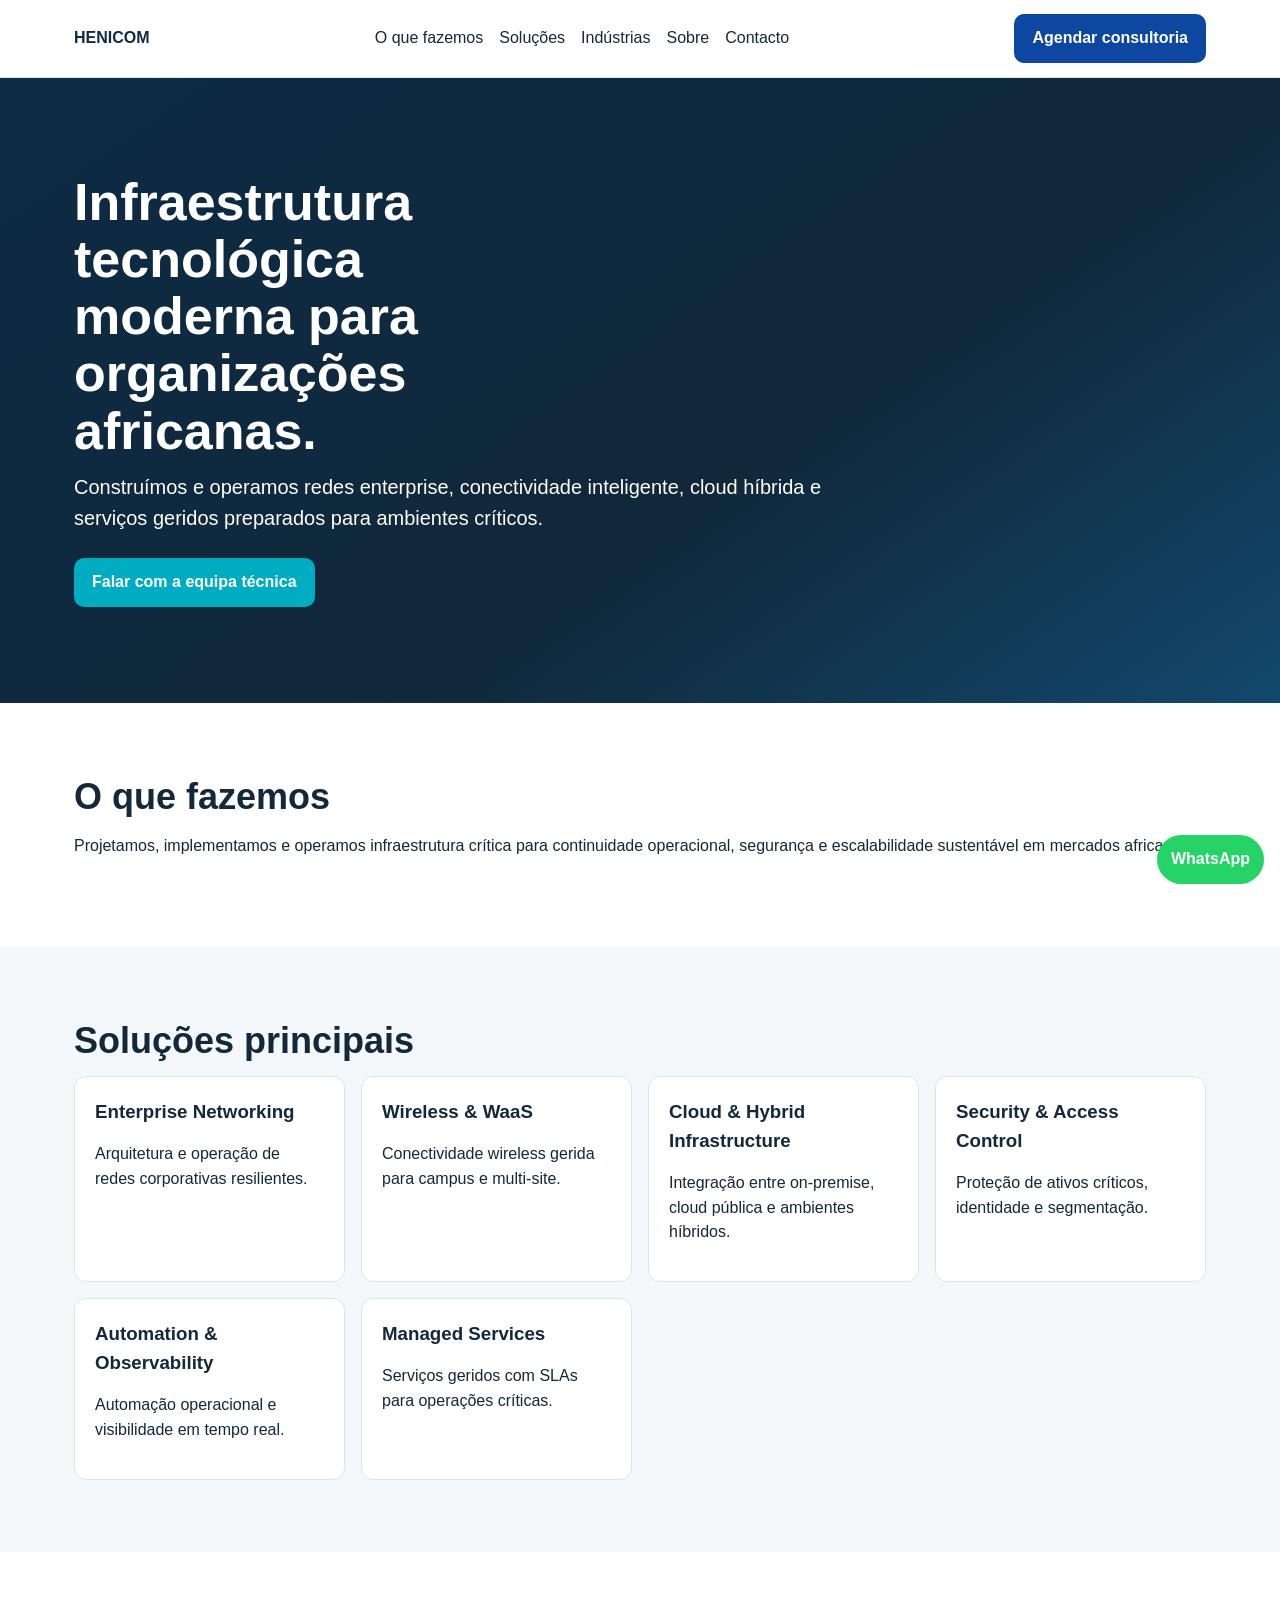
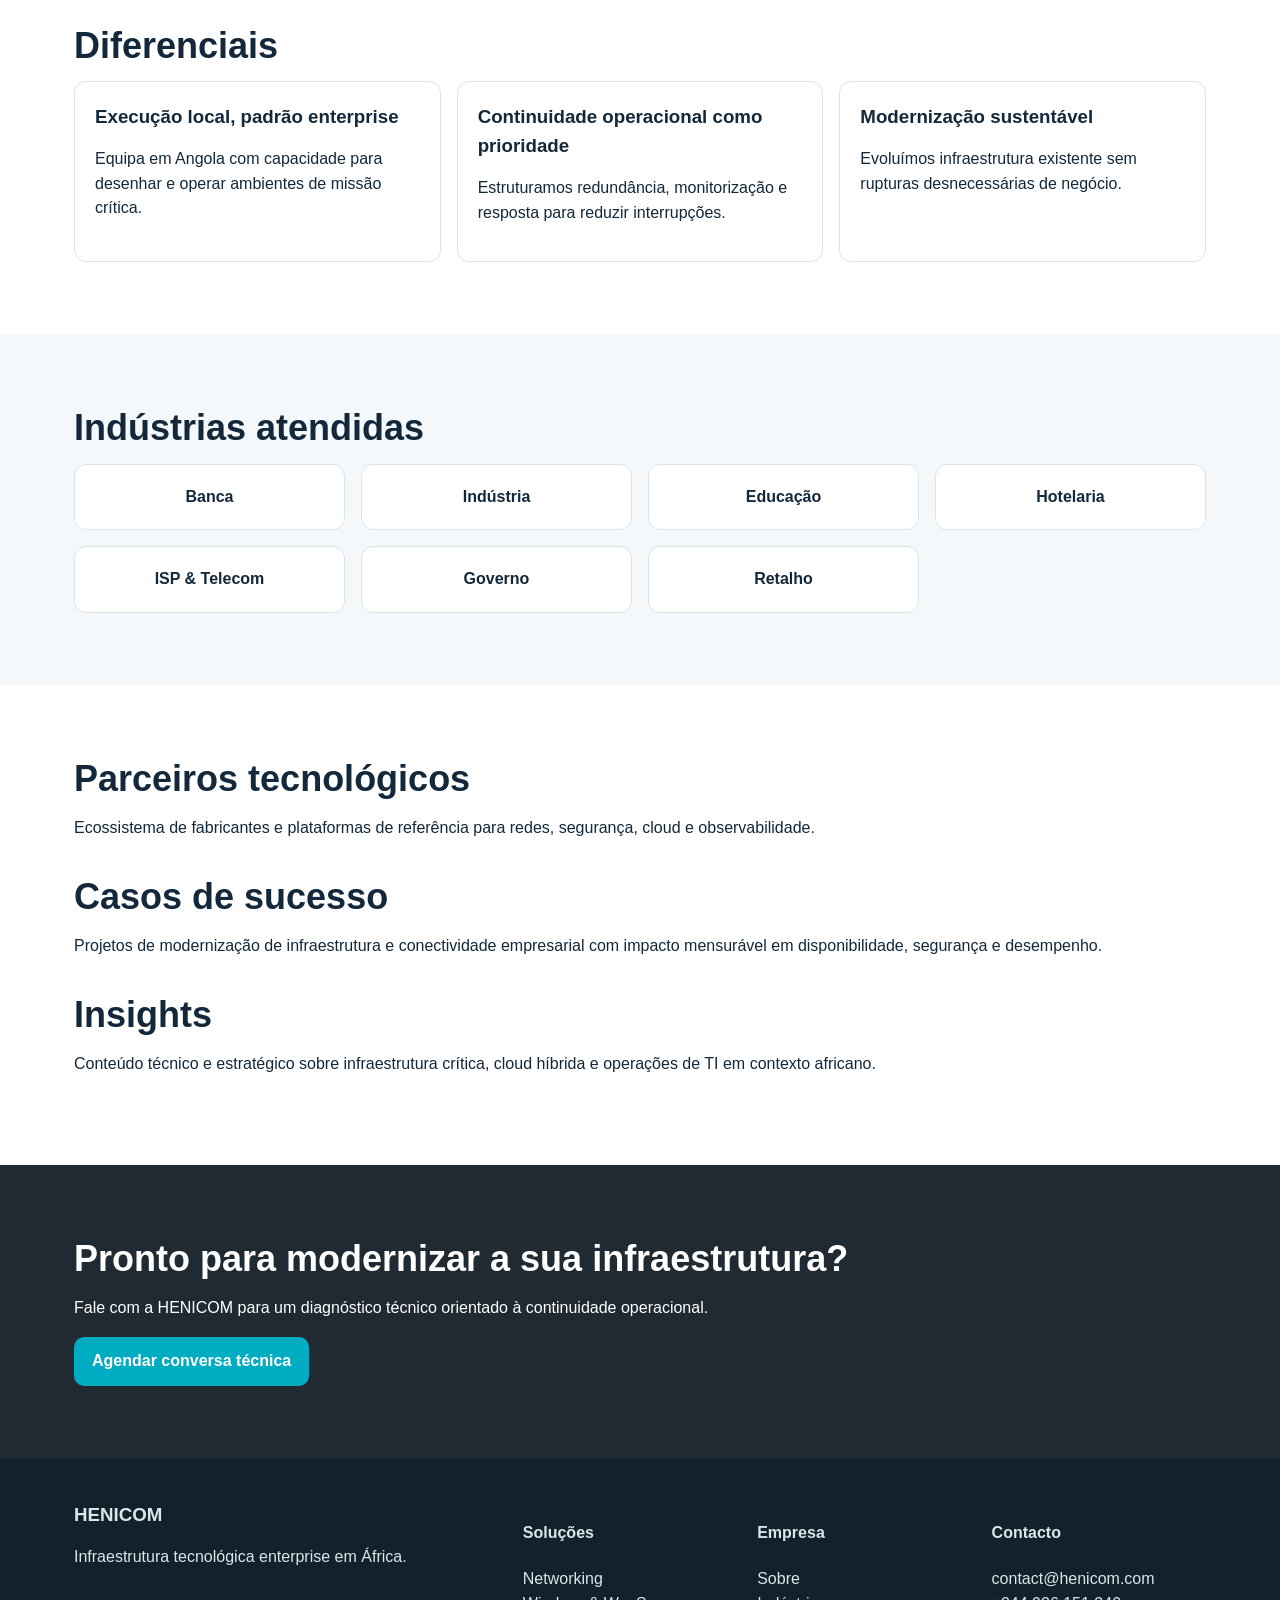
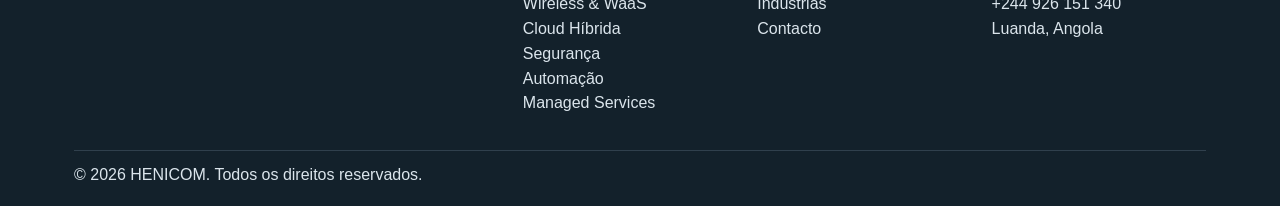
==== index.html @ cdebec59 "Rebuild HENICOM into enterprise multi-page institutional site" ====
<!doctype html><html lang="pt"><head><meta charset="UTF-8"/><meta name="viewport" content="width=device-width, initial-scale=1"/>
<title>HENICOM — Infraestrutura tecnológica enterprise em África</title>
<meta name="description" content="Infraestrutura crítica, networking enterprise, cloud híbrida, segurança e serviços geridos para organizações africanas."/>
<link rel="stylesheet" href="webassets/styles.css"/></head><body>
<nav class="nav"><div class="container"><a class="logo" href="/index.html">HENICOM</a><div class="menu"><a href="#o-que-fazemos">O que fazemos</a><a href="#solucoes">Soluções</a><a href="/industries.html">Indústrias</a><a href="/about.html">Sobre</a><a href="/contact.html">Contacto</a></div><a class="btn btn-primary" href="/contact.html">Agendar consultoria</a></div></nav>
<header class="hero"><div class="container"><h1>Infraestrutura tecnológica moderna para organizações africanas.</h1><p class="lead">Construímos e operamos redes enterprise, conectividade inteligente, cloud híbrida e serviços geridos preparados para ambientes críticos.</p><a class="btn btn-cyan" href="/contact.html">Falar com a equipa técnica</a></div></header>
<section id="o-que-fazemos" class="section"><div class="container"><h2>O que fazemos</h2><p>Projetamos, implementamos e operamos infraestrutura crítica para continuidade operacional, segurança e escalabilidade sustentável em mercados africanos.</p></div></section>
<section id="solucoes" class="section muted"><div class="container"><h2>Soluções principais</h2><div class="grid g3"><a class="card" href="/solutions/enterprise-networking.html"><h3>Enterprise Networking</h3><p>Arquitetura e operação de redes corporativas resilientes.</p></a><a class="card" href="/solutions/wireless-waas.html"><h3>Wireless & WaaS</h3><p>Conectividade wireless gerida para campus e multi-site.</p></a><a class="card" href="/solutions/cloud-hybrid.html"><h3>Cloud & Hybrid Infrastructure</h3><p>Integração entre on-premise, cloud pública e ambientes híbridos.</p></a><a class="card" href="/solutions/security-access-control.html"><h3>Security & Access Control</h3><p>Proteção de ativos críticos, identidade e segmentação.</p></a><a class="card" href="/solutions/automation-observability.html"><h3>Automation & Observability</h3><p>Automação operacional e visibilidade em tempo real.</p></a><a class="card" href="/solutions/managed-services.html"><h3>Managed Services</h3><p>Serviços geridos com SLAs para operações críticas.</p></a></div></div></section>
<section class="section"><div class="container"><h2>Diferenciais</h2><div class="grid g3"><div class="card"><h3>Execução local, padrão enterprise</h3><p>Equipa em Angola com capacidade para desenhar e operar ambientes de missão crítica.</p></div><div class="card"><h3>Continuidade operacional como prioridade</h3><p>Estruturamos redundância, monitorização e resposta para reduzir interrupções.</p></div><div class="card"><h3>Modernização sustentável</h3><p>Evoluímos infraestrutura existente sem rupturas desnecessárias de negócio.</p></div></div></div></section>
<section class="section muted"><div class="container"><h2>Indústrias atendidas</h2><div class="grid g3 kpis"><div class="card">Banca</div><div class="card">Indústria</div><div class="card">Educação</div><div class="card">Hotelaria</div><div class="card">ISP & Telecom</div><div class="card">Governo</div><div class="card">Retalho</div></div></div></section>
<section class="section"><div class="container"><h2>Parceiros tecnológicos</h2><p>Ecossistema de fabricantes e plataformas de referência para redes, segurança, cloud e observabilidade.</p><h2 style="margin-top:34px">Casos de sucesso</h2><p>Projetos de modernização de infraestrutura e conectividade empresarial com impacto mensurável em disponibilidade, segurança e desempenho.</p><h2 style="margin-top:34px">Insights</h2><p>Conteúdo técnico e estratégico sobre infraestrutura crítica, cloud híbrida e operações de TI em contexto africano.</p></div></section>
<section class="section dark"><div class="container"><h2>Pronto para modernizar a sua infraestrutura?</h2><p>Fale com a HENICOM para um diagnóstico técnico orientado à continuidade operacional.</p><a class="btn btn-cyan" href="/contact.html">Agendar conversa técnica</a></div></section>
<footer class="footer"><div class="container"><div class="foot"><div><h3>HENICOM</h3><p>Infraestrutura tecnológica enterprise em África.</p></div><div><h4>Soluções</h4><p>Networking<br/>Wireless & WaaS<br/>Cloud Híbrida<br/>Segurança<br/>Automação<br/>Managed Services</p></div><div><h4>Empresa</h4><p><a href="/about.html">Sobre</a><br/><a href="/industries.html">Indústrias</a><br/><a href="/contact.html">Contacto</a></p></div><div><h4>Contacto</h4><p>contact@henicom.com<br/>+244 926 151 340<br/>Luanda, Angola</p></div></div><div class="copy">© <span data-year></span> HENICOM. Todos os direitos reservados.</div></div></footer>
<a class="wpp" href="https://wa.me/244926151340?text=Ol%C3%A1!%20%F0%9F%91%8B%20Bem-vindo%20%C3%A0%20HENICOM.%20Como%20podemos%20ajudar?">WhatsApp</a><script src="webassets/app.js"></script></body></html>
---- webassets/styles.css ----
:root{--pet:#0D2B45;--graph:#1F2A33;--deep:#0D47A1;--cyan:#00ACC1;--bg:#F5F8FA;--text:#13283a;--white:#fff}
*{box-sizing:border-box}body{margin:0;font-family:Inter,Segoe UI,Arial,sans-serif;color:var(--text);line-height:1.55;background:var(--white)}a{text-decoration:none;color:inherit}
.container{max-width:1180px;margin:0 auto;padding:0 24px}.section{padding:72px 0}.muted{background:var(--bg)}
.nav{position:sticky;top:0;background:#fff;border-bottom:1px solid #dde5ec;z-index:20}.nav .container{display:flex;justify-content:space-between;align-items:center;padding:14px 24px;gap:12px}.logo{font-weight:800;color:var(--pet)}.menu{display:flex;gap:16px;flex-wrap:wrap}
.btn{display:inline-block;padding:12px 18px;border-radius:10px;font-weight:700}.btn-primary{background:var(--deep);color:#fff}.btn-outline{border:1px solid #fff;color:#fff}.btn-cyan{background:var(--cyan);color:#fff}
.hero{background:linear-gradient(145deg,var(--pet),#10283a 60%,#12486d);color:#fff;padding:96px 0}h1{font-size:52px;line-height:1.1;margin:0 0 12px;max-width:18ch}.lead{font-size:20px;max-width:70ch;margin:0 0 24px}
h2{font-size:36px;line-height:1.2;margin:0 0 14px}h3{margin:0 0 8px}.grid{display:grid;gap:16px}.g3{grid-template-columns:repeat(auto-fit,minmax(240px,1fr))}.g2{grid-template-columns:repeat(auto-fit,minmax(320px,1fr))}
.card{background:#fff;border:1px solid #dbe4ea;border-radius:12px;padding:20px}.dark{background:var(--graph);color:#fff}.dark h2,.dark p{color:#fff}
.kpis .card{text-align:center;font-weight:700}.footer{background:#13212b;color:#dbe5ec;padding:42px 0 18px}.foot{display:grid;grid-template-columns:2fr 1fr 1fr 1fr;gap:20px}.copy{margin-top:18px;padding-top:12px;border-top:1px solid #30404d}
.page-hero{background:var(--pet);color:#fff;padding:72px 0}.wpp{position:fixed;right:16px;bottom:16px;background:#25D366;color:#fff;padding:12px 14px;border-radius:999px;font-weight:700;z-index:30}
@media(max-width:900px){.menu{display:none}h1{font-size:38px}.foot{grid-template-columns:1fr}}
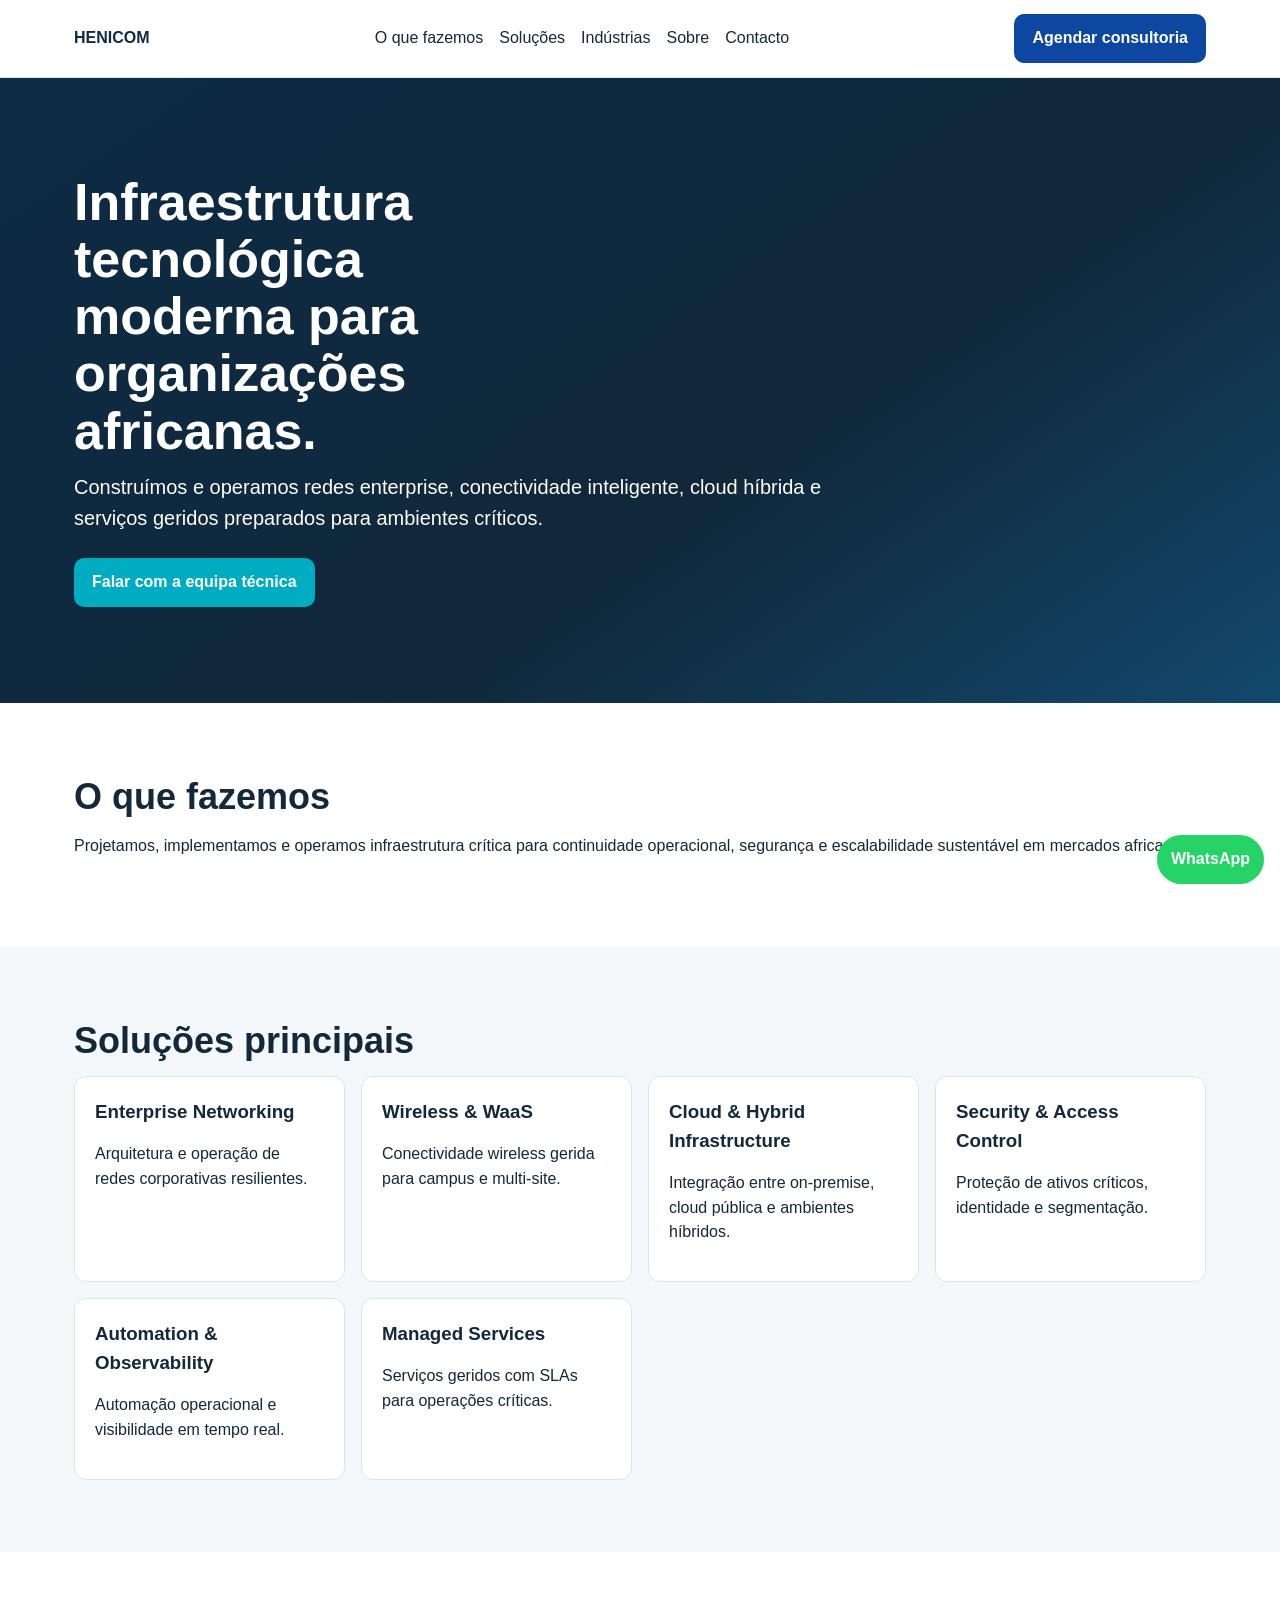
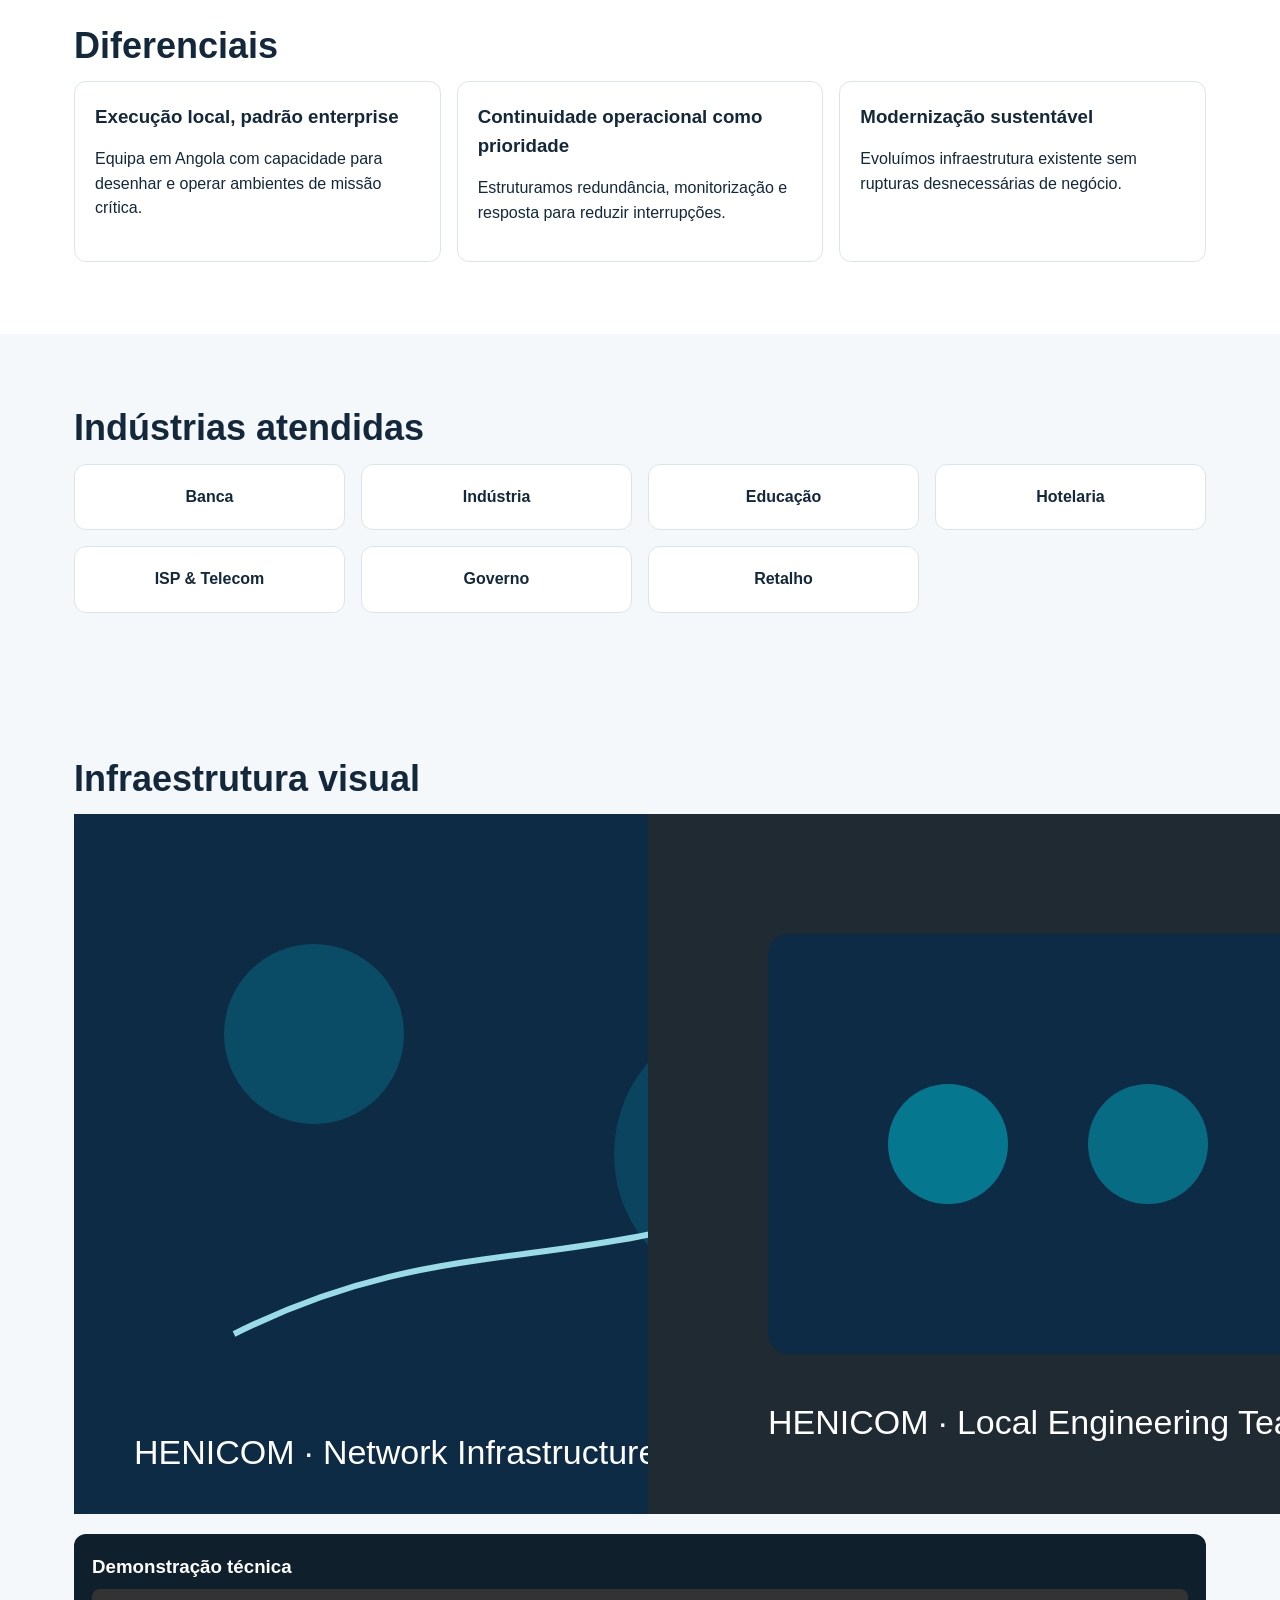
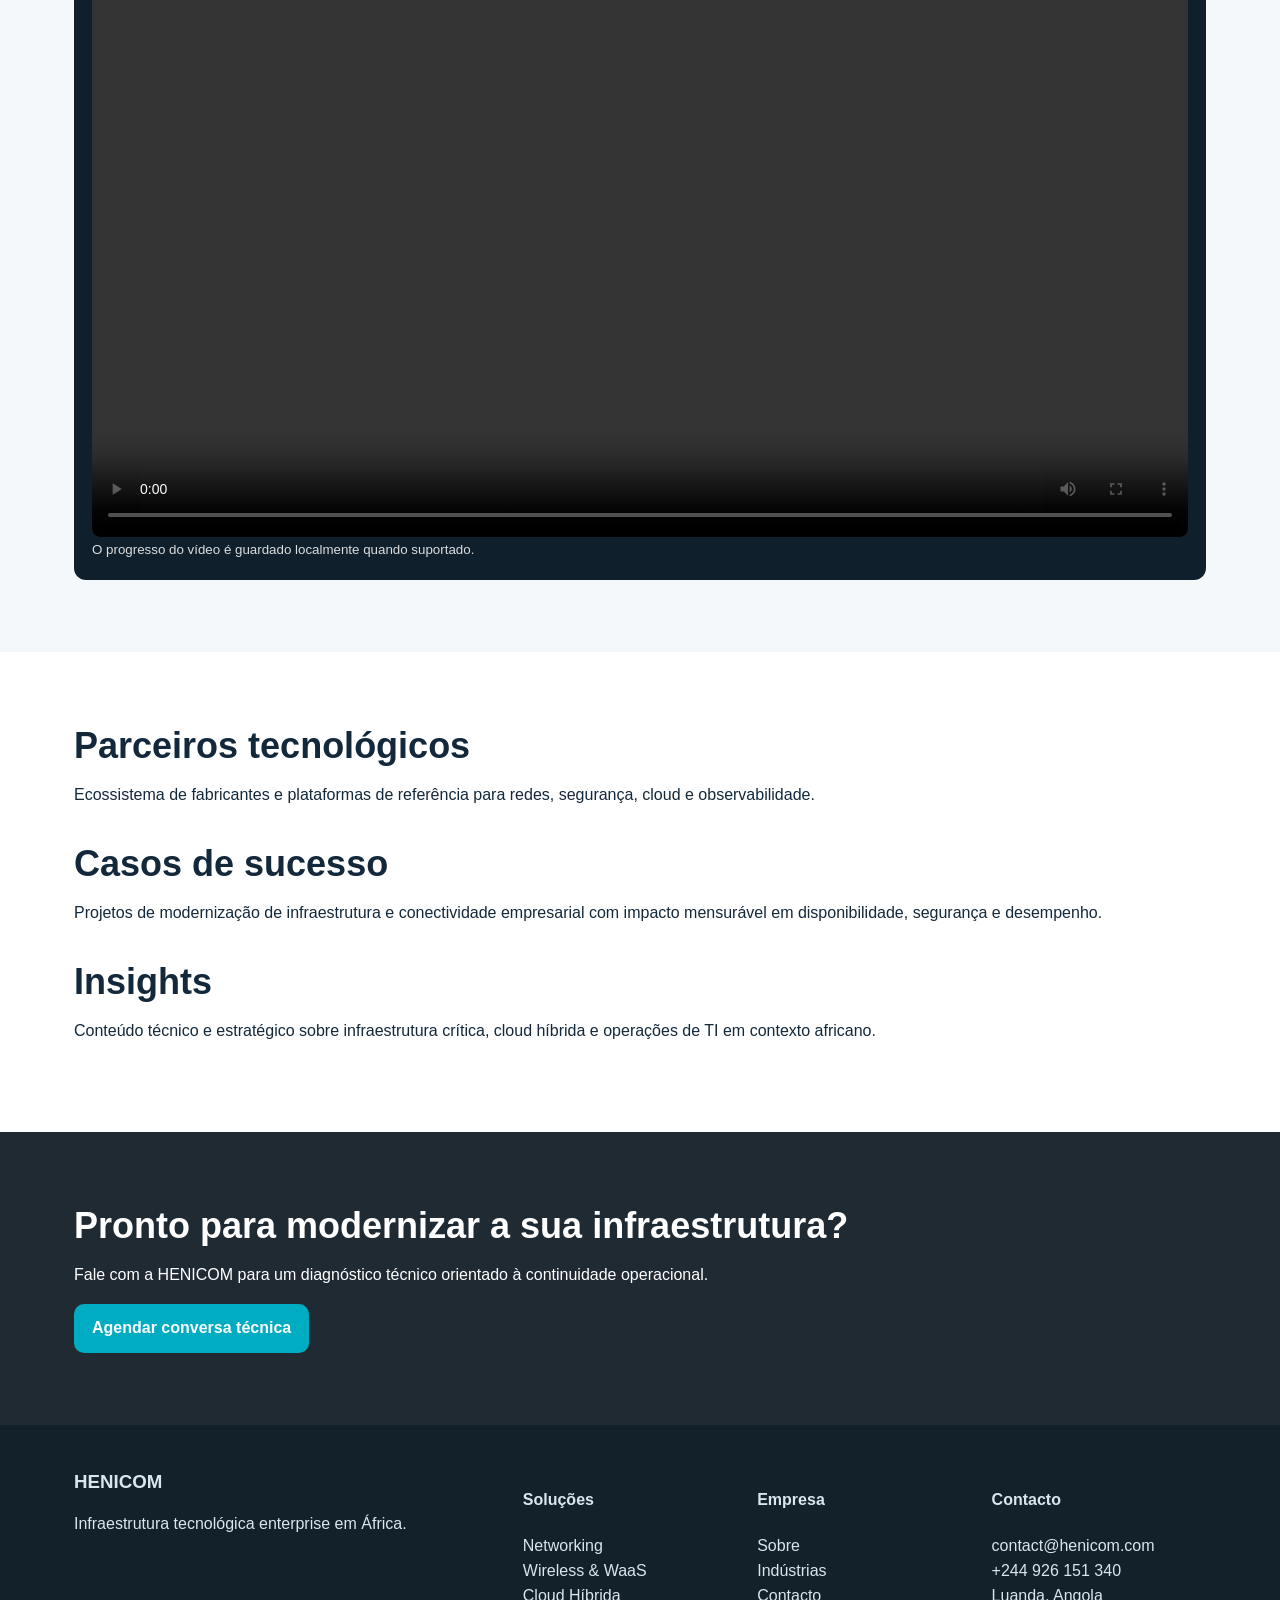
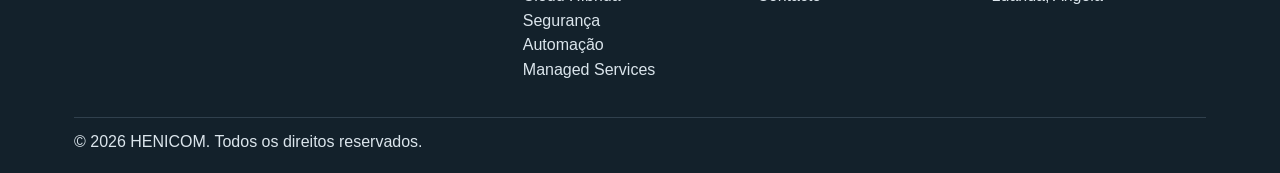
==== commit 5e8537dd: "Document and harden static site with video persistence docs" ====
--- a/index.html
+++ b/index.html
@@ -1,14 +1,14 @@
 <!doctype html><html lang="pt"><head><meta charset="UTF-8"/><meta name="viewport" content="width=device-width, initial-scale=1"/>
 <title>HENICOM — Infraestrutura tecnológica enterprise em África</title>
 <meta name="description" content="Infraestrutura crítica, networking enterprise, cloud híbrida, segurança e serviços geridos para organizações africanas."/>
-<link rel="stylesheet" href="webassets/styles.css"/></head><body>
+<link rel="stylesheet" href="webassets/styles.css"/><link rel="stylesheet" href="webassets/videocontrols.css"/></head><body>
 <nav class="nav"><div class="container"><a class="logo" href="/index.html">HENICOM</a><div class="menu"><a href="#o-que-fazemos">O que fazemos</a><a href="#solucoes">Soluções</a><a href="/industries.html">Indústrias</a><a href="/about.html">Sobre</a><a href="/contact.html">Contacto</a></div><a class="btn btn-primary" href="/contact.html">Agendar consultoria</a></div></nav>
 <header class="hero"><div class="container"><h1>Infraestrutura tecnológica moderna para organizações africanas.</h1><p class="lead">Construímos e operamos redes enterprise, conectividade inteligente, cloud híbrida e serviços geridos preparados para ambientes críticos.</p><a class="btn btn-cyan" href="/contact.html">Falar com a equipa técnica</a></div></header>
 <section id="o-que-fazemos" class="section"><div class="container"><h2>O que fazemos</h2><p>Projetamos, implementamos e operamos infraestrutura crítica para continuidade operacional, segurança e escalabilidade sustentável em mercados africanos.</p></div></section>
 <section id="solucoes" class="section muted"><div class="container"><h2>Soluções principais</h2><div class="grid g3"><a class="card" href="/solutions/enterprise-networking.html"><h3>Enterprise Networking</h3><p>Arquitetura e operação de redes corporativas resilientes.</p></a><a class="card" href="/solutions/wireless-waas.html"><h3>Wireless & WaaS</h3><p>Conectividade wireless gerida para campus e multi-site.</p></a><a class="card" href="/solutions/cloud-hybrid.html"><h3>Cloud & Hybrid Infrastructure</h3><p>Integração entre on-premise, cloud pública e ambientes híbridos.</p></a><a class="card" href="/solutions/security-access-control.html"><h3>Security & Access Control</h3><p>Proteção de ativos críticos, identidade e segmentação.</p></a><a class="card" href="/solutions/automation-observability.html"><h3>Automation & Observability</h3><p>Automação operacional e visibilidade em tempo real.</p></a><a class="card" href="/solutions/managed-services.html"><h3>Managed Services</h3><p>Serviços geridos com SLAs para operações críticas.</p></a></div></div></section>
 <section class="section"><div class="container"><h2>Diferenciais</h2><div class="grid g3"><div class="card"><h3>Execução local, padrão enterprise</h3><p>Equipa em Angola com capacidade para desenhar e operar ambientes de missão crítica.</p></div><div class="card"><h3>Continuidade operacional como prioridade</h3><p>Estruturamos redundância, monitorização e resposta para reduzir interrupções.</p></div><div class="card"><h3>Modernização sustentável</h3><p>Evoluímos infraestrutura existente sem rupturas desnecessárias de negócio.</p></div></div></div></section>
 <section class="section muted"><div class="container"><h2>Indústrias atendidas</h2><div class="grid g3 kpis"><div class="card">Banca</div><div class="card">Indústria</div><div class="card">Educação</div><div class="card">Hotelaria</div><div class="card">ISP & Telecom</div><div class="card">Governo</div><div class="card">Retalho</div></div></div></section>
-<section class="section"><div class="container"><h2>Parceiros tecnológicos</h2><p>Ecossistema de fabricantes e plataformas de referência para redes, segurança, cloud e observabilidade.</p><h2 style="margin-top:34px">Casos de sucesso</h2><p>Projetos de modernização de infraestrutura e conectividade empresarial com impacto mensurável em disponibilidade, segurança e desempenho.</p><h2 style="margin-top:34px">Insights</h2><p>Conteúdo técnico e estratégico sobre infraestrutura crítica, cloud híbrida e operações de TI em contexto africano.</p></div></section>
+<section class="section muted"><div class="container"><h2>Infraestrutura visual</h2><div class="grid g2"><img src="webassets/angola-network.svg" alt="Mapa de conectividade enterprise em Angola" loading="lazy"/><img src="webassets/angola-team.svg" alt="Equipa técnica local da HENICOM" loading="lazy"/></div><div class="video-demo"><h3>Demonstração técnica</h3><video id="demo-video" controls playsinline preload="metadata"><source src="" type="video/mp4"/>O seu browser não suporta vídeo HTML5.</video><small>O progresso do vídeo é guardado localmente quando suportado.</small></div></div></section><section class="section"><div class="container"><h2>Parceiros tecnológicos</h2><p>Ecossistema de fabricantes e plataformas de referência para redes, segurança, cloud e observabilidade.</p><h2 style="margin-top:34px">Casos de sucesso</h2><p>Projetos de modernização de infraestrutura e conectividade empresarial com impacto mensurável em disponibilidade, segurança e desempenho.</p><h2 style="margin-top:34px">Insights</h2><p>Conteúdo técnico e estratégico sobre infraestrutura crítica, cloud híbrida e operações de TI em contexto africano.</p></div></section>
 <section class="section dark"><div class="container"><h2>Pronto para modernizar a sua infraestrutura?</h2><p>Fale com a HENICOM para um diagnóstico técnico orientado à continuidade operacional.</p><a class="btn btn-cyan" href="/contact.html">Agendar conversa técnica</a></div></section>
 <footer class="footer"><div class="container"><div class="foot"><div><h3>HENICOM</h3><p>Infraestrutura tecnológica enterprise em África.</p></div><div><h4>Soluções</h4><p>Networking<br/>Wireless & WaaS<br/>Cloud Híbrida<br/>Segurança<br/>Automação<br/>Managed Services</p></div><div><h4>Empresa</h4><p><a href="/about.html">Sobre</a><br/><a href="/industries.html">Indústrias</a><br/><a href="/contact.html">Contacto</a></p></div><div><h4>Contacto</h4><p>contact@henicom.com<br/>+244 926 151 340<br/>Luanda, Angola</p></div></div><div class="copy">© <span data-year></span> HENICOM. Todos os direitos reservados.</div></div></footer>
-<a class="wpp" href="https://wa.me/244926151340?text=Ol%C3%A1!%20%F0%9F%91%8B%20Bem-vindo%20%C3%A0%20HENICOM.%20Como%20podemos%20ajudar?">WhatsApp</a><script src="webassets/app.js"></script></body></html>
+<a class="wpp" rel="noopener noreferrer" target="_blank" rel="noopener noreferrer" href="https://wa.me/244926151340?text=Ol%C3%A1!%20%F0%9F%91%8B%20Bem-vindo%20%C3%A0%20HENICOM.%20Como%20podemos%20ajudar?">WhatsApp</a><script src="webassets/app.js"></script></body></html>
--- a/webassets/videocontrols.css
+++ b/webassets/videocontrols.css
@@ -0,0 +1,3 @@
+.video-demo{background:#0f1f2b;color:#fff;border-radius:12px;padding:18px;margin-top:20px}
+.video-demo video{width:100%;border-radius:8px;display:block}
+.video-demo small{opacity:.85}
